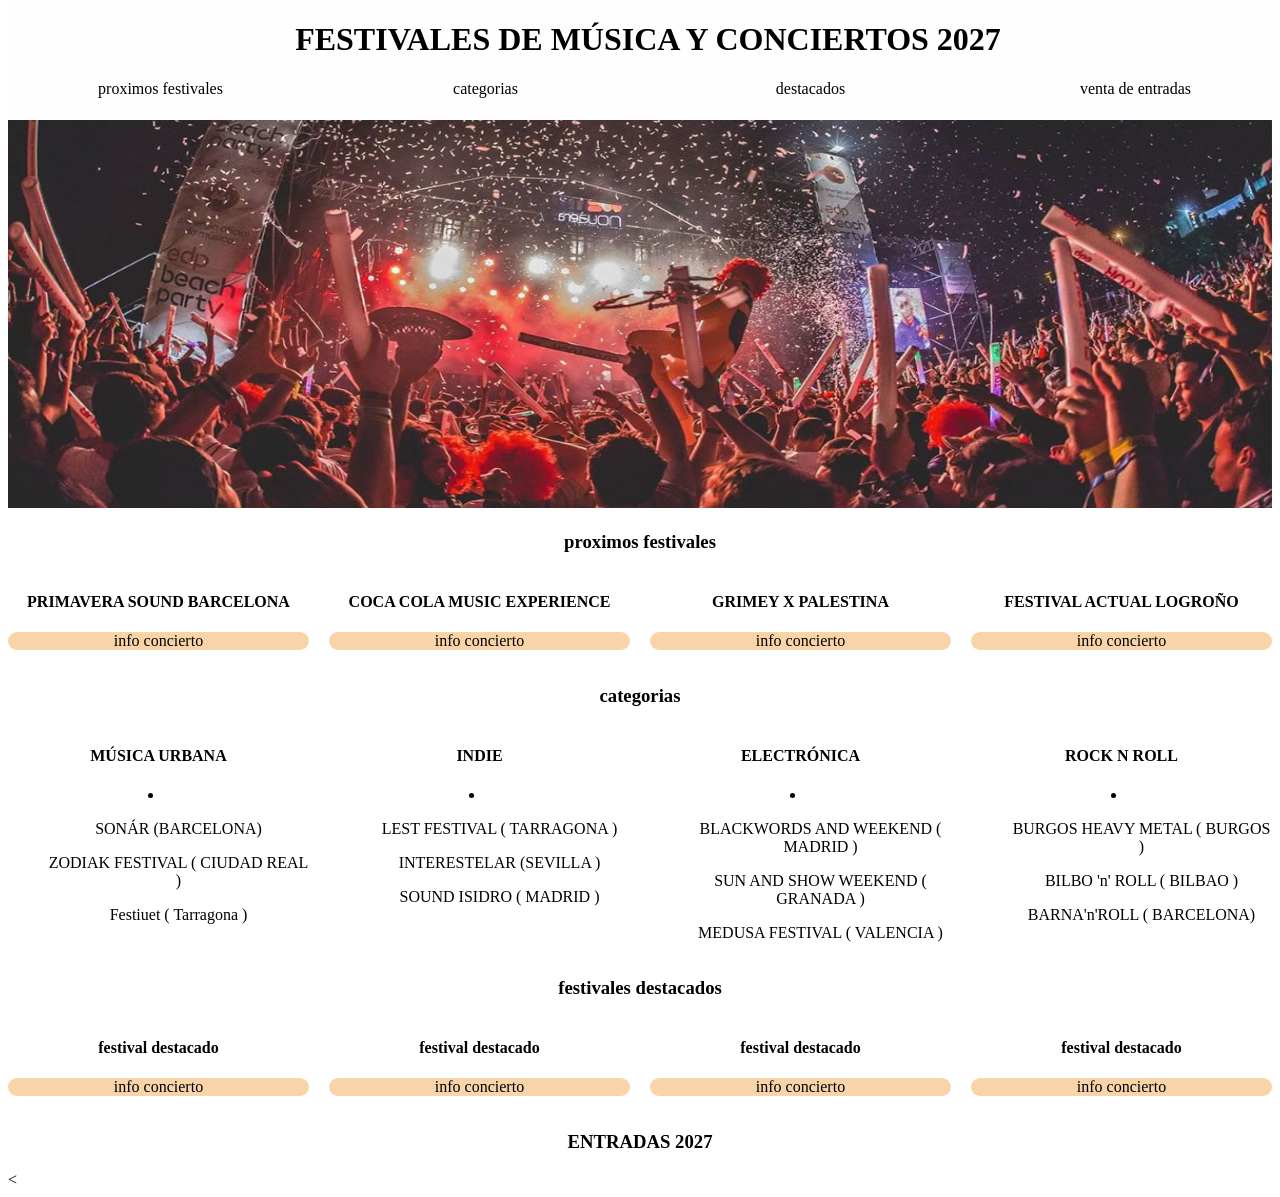
==== index.html @ fd168314 "primera subida estructura principal" ====
<!DOCTYPE html>
<html lang="en">
<head>
    <meta charset="UTF-8">
    <meta name="viewport" content="width=device-width, initial-scale=1.0">
    <title>Document</title>
    <link rel="stylesheet" href="styles.css">
</head>

<body>

    
    <!-- CABECERA DEL CUERPO -->

    <header>
        <h1 class="titulo">FESTIVALES DE MÚSICA  Y CONCIERTOS 2027 </h1>



        <nav class ="cajas_de_contenido" >
            <a href="#proximos_festivales">proximos festivales </a>
            <a href="#categorias">categorias</a>
            <a href="#destacados">destacados</a>
            <a href="#compra_entradas">venta de entradas</a>
        </nav>
    </header>



        <!-- EL MAIN EL CUERPO PRINCIPAL DONDE PONDRÉ LAS CAJAS -->
        <main>
            
               <img src="header_foto2.jpg">
            <!-- SECCION DE PROXIMO FESTIVALES  -->
        <section id = "proximos_festivales">
            

            <!-- TITULO  DE LA SECCION DE PROXIMOS FESTIVALES-->
            <h3 class="titulo">proximos festivales</h3>

            <!-- AQUI METEREMOS LA CAJA DONDE METEREMOS CADA TARJETA DE CONCIERTO-->             
            <div class="cajas_de_contenido">
                <!-- CLASIFICAREMOS CADA CONCIERTO EN UNA ESTRUCTURA TITULO/INFO-->
                 <div class="caja_de_contenido">
                    <h4 class="titulo">PRIMAVERA SOUND BARCELONA</h4>
                    <p>info concierto</p>
                    
                 </div>
               
                 <div class="caja_de_contenido">
                    <h4 class="titulo"> COCA COLA MUSIC EXPERIENCE </h4>
                    <p> info concierto</p>
                 </div>

                 <div class="caja_de_contenido">
                    <h4 class="titulo"> GRIMEY X PALESTINA</h4>
                    <p> info concierto</p>
                 </div>

                 <div class="caja_de_contenido">
                    <h4 class="titulo"> FESTIVAL ACTUAL LOGROÑO</h4>
                    <p> info concierto</p>
                 </div>
            </div>
        </section>


         <!-- SECCIÓN DE CLASIFICACIÓN POR CATEGORIA  -->
        <section id = "categorias">
            

            <!-- TITULO  DE LA SECCION DE PROXIMOS FESTIVALES-->
            <h3 class="titulo">categorias</h3>

            <!-- AQUI METEREMOS LA CAJA DONDE METEREMOS CADA TARJETA DE CONCIERTO-->             
            <div class="cajas_de_contenido">
                <!-- CLASIFICAREMOS CADA Categoria EN UNA ESTRUCTURA TITULO/listado-->
                 <div class="caja_de_contenido">
                    <h4 class="titulo"> MÚSICA URBANA </h4>
                    <li>
                        <ul>SONÁR (BARCELONA)</ul>
                        <ul>ZODIAK FESTIVAL ( CIUDAD REAL )</ul>
                        <ul>Festiuet ( Tarragona ) </ul>
                    </li>
                 </div>
               

                  <div class="caja_de_contenido">
                    <h4 class="titulo"> INDIE </h4>
                    <li>
                        <ul> LEST FESTIVAL ( TARRAGONA ) </ul>
                        <ul> INTERESTELAR  (SEVILLA ) </ul>
                        <ul> SOUND ISIDRO ( MADRID ) </ul>
                    </li>
                 </div>

                  <div class="caja_de_contenido">
                    <h4 class="titulo"> ELECTRÓNICA  </h4>
                    <li>
                        <ul>BLACKWORDS AND WEEKEND ( MADRID ) </ul>
                        <ul> SUN AND SHOW  WEEKEND  ( GRANADA ) </ul>
                        <ul>  MEDUSA FESTIVAL  ( VALENCIA ) </ul>
                    </li>
                 </div>


                  <div class="caja_de_contenido">
                    <h4 class="titulo"> ROCK N ROLL  </h4>
                    <li>
                        <ul> BURGOS HEAVY METAL ( BURGOS ) </ul>
                        <ul> BILBO 'n' ROLL  ( BILBAO ) </ul>
                        <ul> BARNA'n'ROLL ( BARCELONA) </ul>
                    </li>
                 </div>
            </div>
        </section>



         <!-- SECCION DE PROXIMO FESTIVALES  -->
        <section id = "festivales_destacados">
            

            <!-- TITULO  DE LA SECCION DE PROXIMOS FESTIVALES-->
            <h3 class="titulo">festivales destacados</h3>

            <!-- AQUI METEREMOS LA CAJA DONDE METEREMOS CADA TARJETA DE CONCIERTO-->             
            <div class="cajas_de_contenido">
                <!-- CLASIFICAREMOS CADA CONCIERTO EN UNA ESTRUCTURA TITULO/INFO-->
                 <div class="caja_de_contenido">
                    <h4 class="titulo"> festival destacado</h4>
                    <p> info concierto</p>
                 </div>
               
                 <div class="caja_de_contenido">
                    <h4 class="titulo"> festival destacado</h4>
                    <p> info concierto</p>
                 </div>

                 <div class="caja_de_contenido">
                    <h4 class="titulo"> festival destacado</h4>
                    <p> info concierto</p>
                 </div>

                 <div class="caja_de_contenido">
                    <h4 class="titulo"> festival destacado</h4>
                    <p> info concierto</p>
                 </div>
            </div>
        </section>

         <!-- SECCION DE COMPRA DE ENTRADAS  -->
        <section id = "compra_entradas">
            

            <!-- TITULO  DE LA SECCION DE PROXIMOS FESTIVALES-->
            <h3 class="titulo">ENTRADAS 2027</h3>
            <div id="texto_entradas">
                <
            </div>
            

                       
            
        </section>



        
    </main>
</body>
</html>
---- styles.css ----
.titulo{
    text-align: center;
}

.cajas_de_contenido{
    display:grid;
    grid-template-columns: 1fr 1fr 1fr 1fr;
    gap:20px;
    text-align: center;
}

.cajas_de_contenido  p {
    background-color:rgb(250, 212, 169);
    border-radius: 10px;
}



.cajas_de_contenido ul {
    background-color:white;
    border-radius: 10px;

}


main{

    background-color: white;
}


header{
    background-color: rgb(255, 254, 254);
    height: 120px;
    width: 100%;
    position:fixed;
    top:0;

    
}

header a{
    text-decoration: none;
    color: black;
}

img{
    width: 100%;
    height: 500px;
    
}
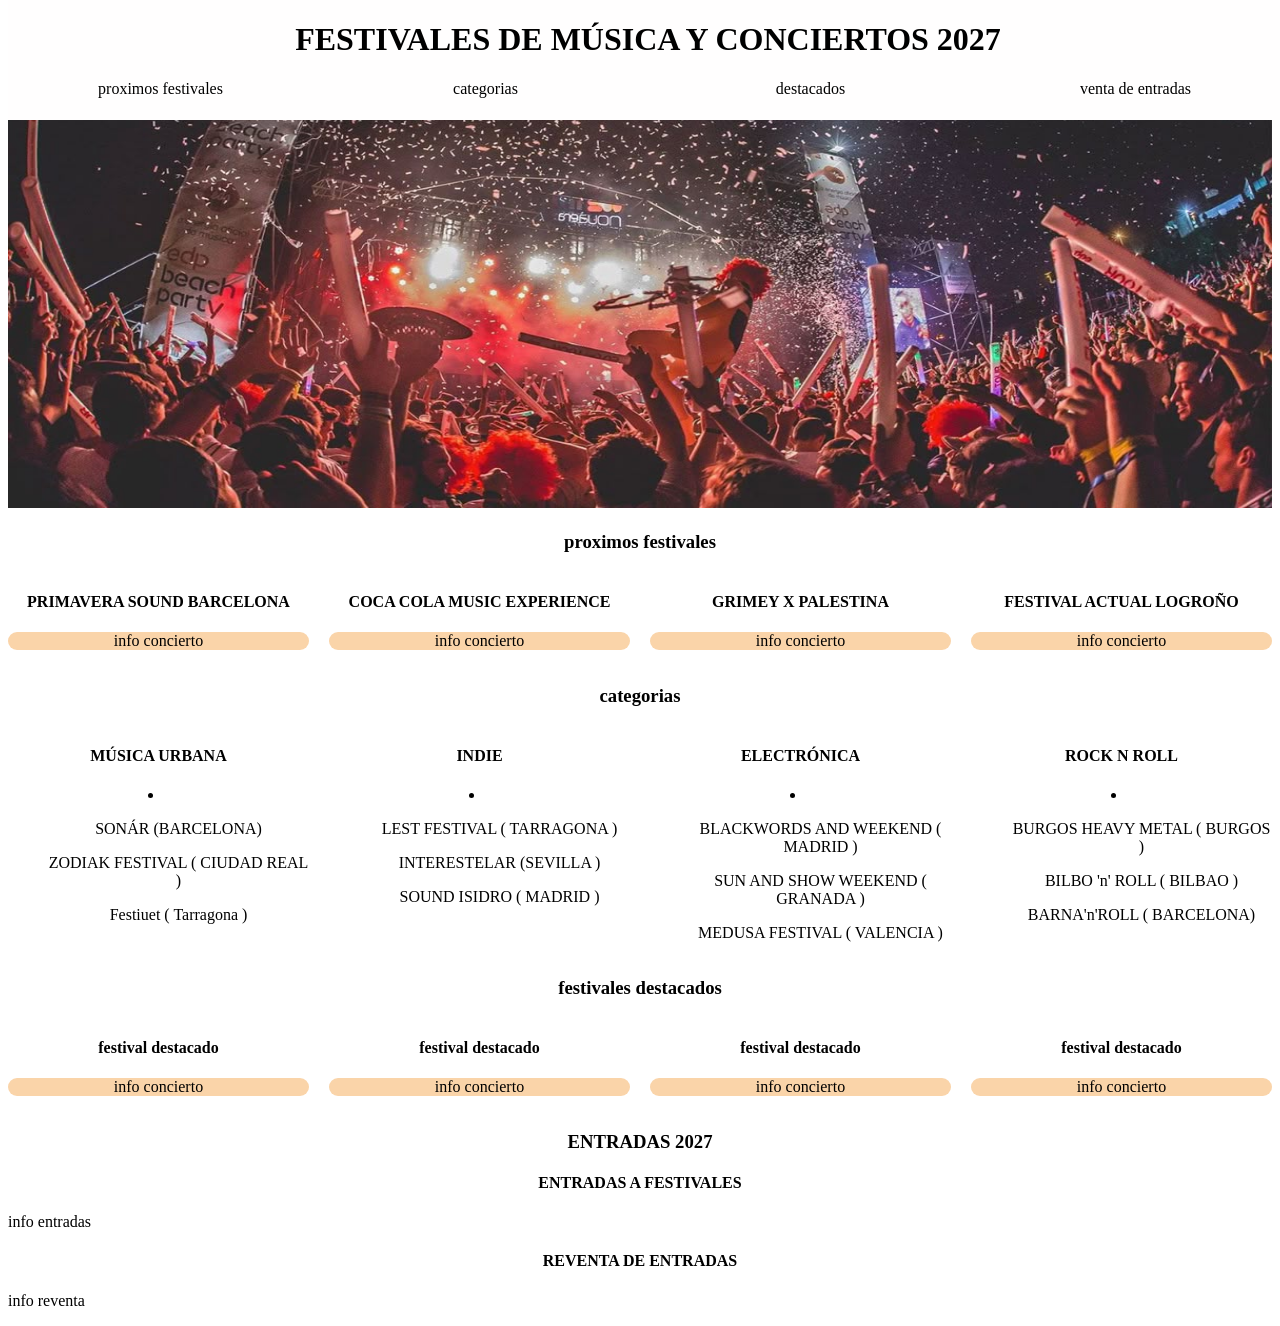
==== commit d52dc52a: "agregada info a tickets" ====
--- a/index.html
+++ b/index.html
@@ -155,9 +155,14 @@
 
             <!-- TITULO  DE LA SECCION DE PROXIMOS FESTIVALES-->
             <h3 class="titulo">ENTRADAS 2027</h3>
-            <div id="texto_entradas">
-                <
-            </div>
+            <div class="caja_de_contenido">
+                    <h4 class="titulo"> ENTRADAS A FESTIVALES</h4>
+                    <p> info entradas</p>
+                 </div>
+             <div class="caja_de_contenido">
+                    <h4 class="titulo"> REVENTA DE ENTRADAS</h4>
+                    <p> info reventa</p>
+                 </div>     
             
 
                        
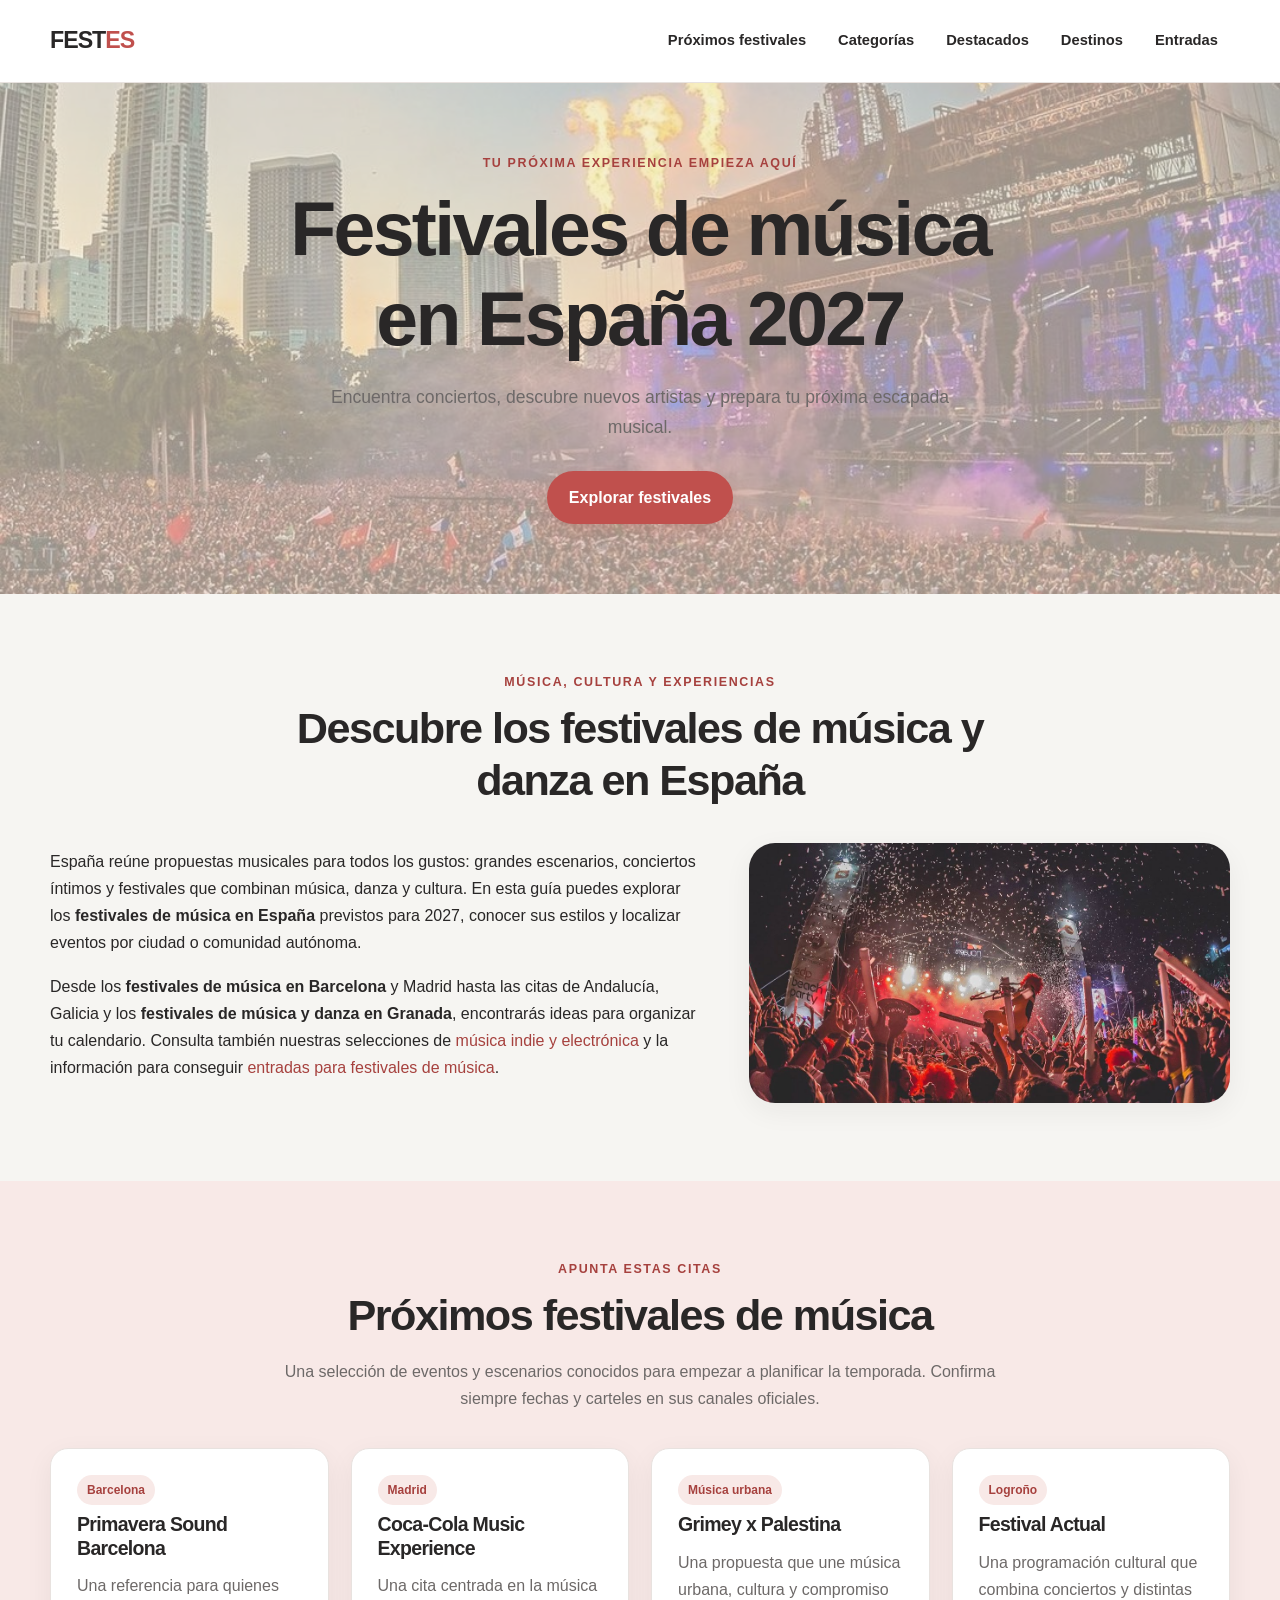
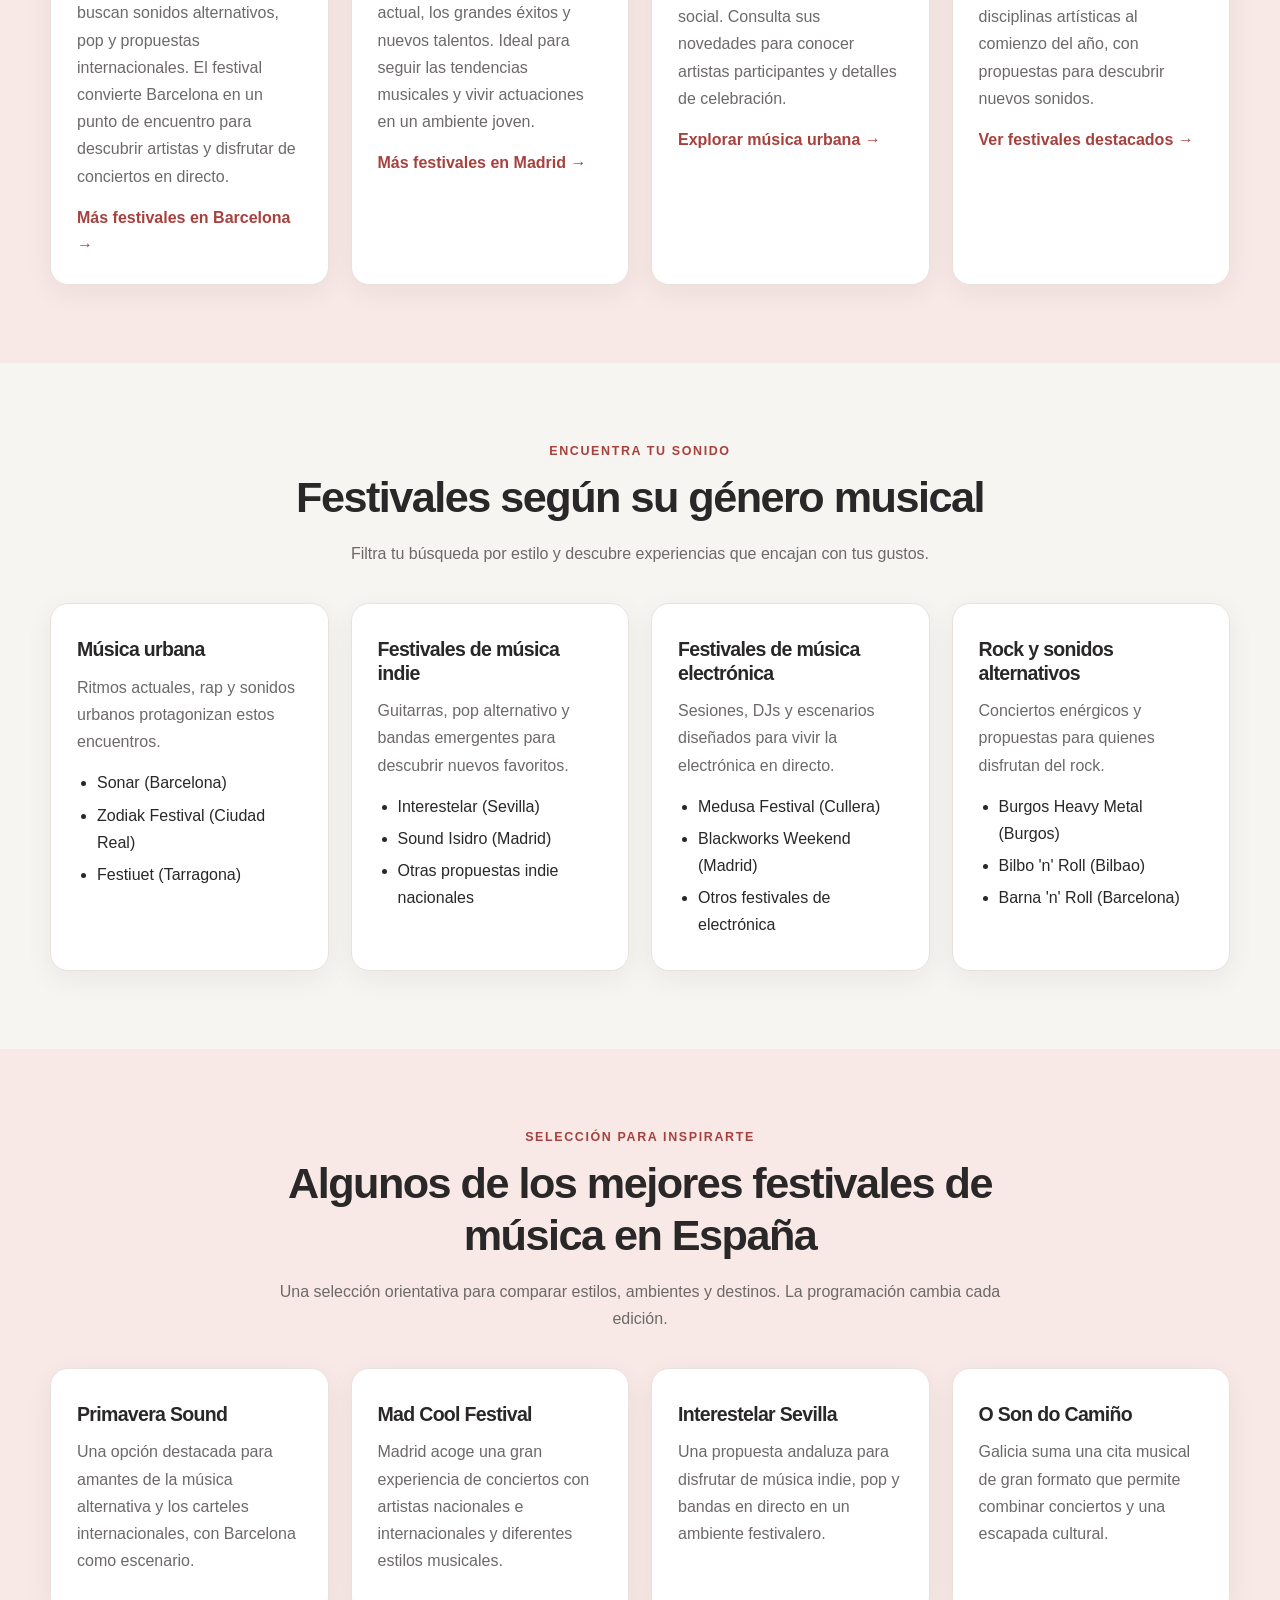
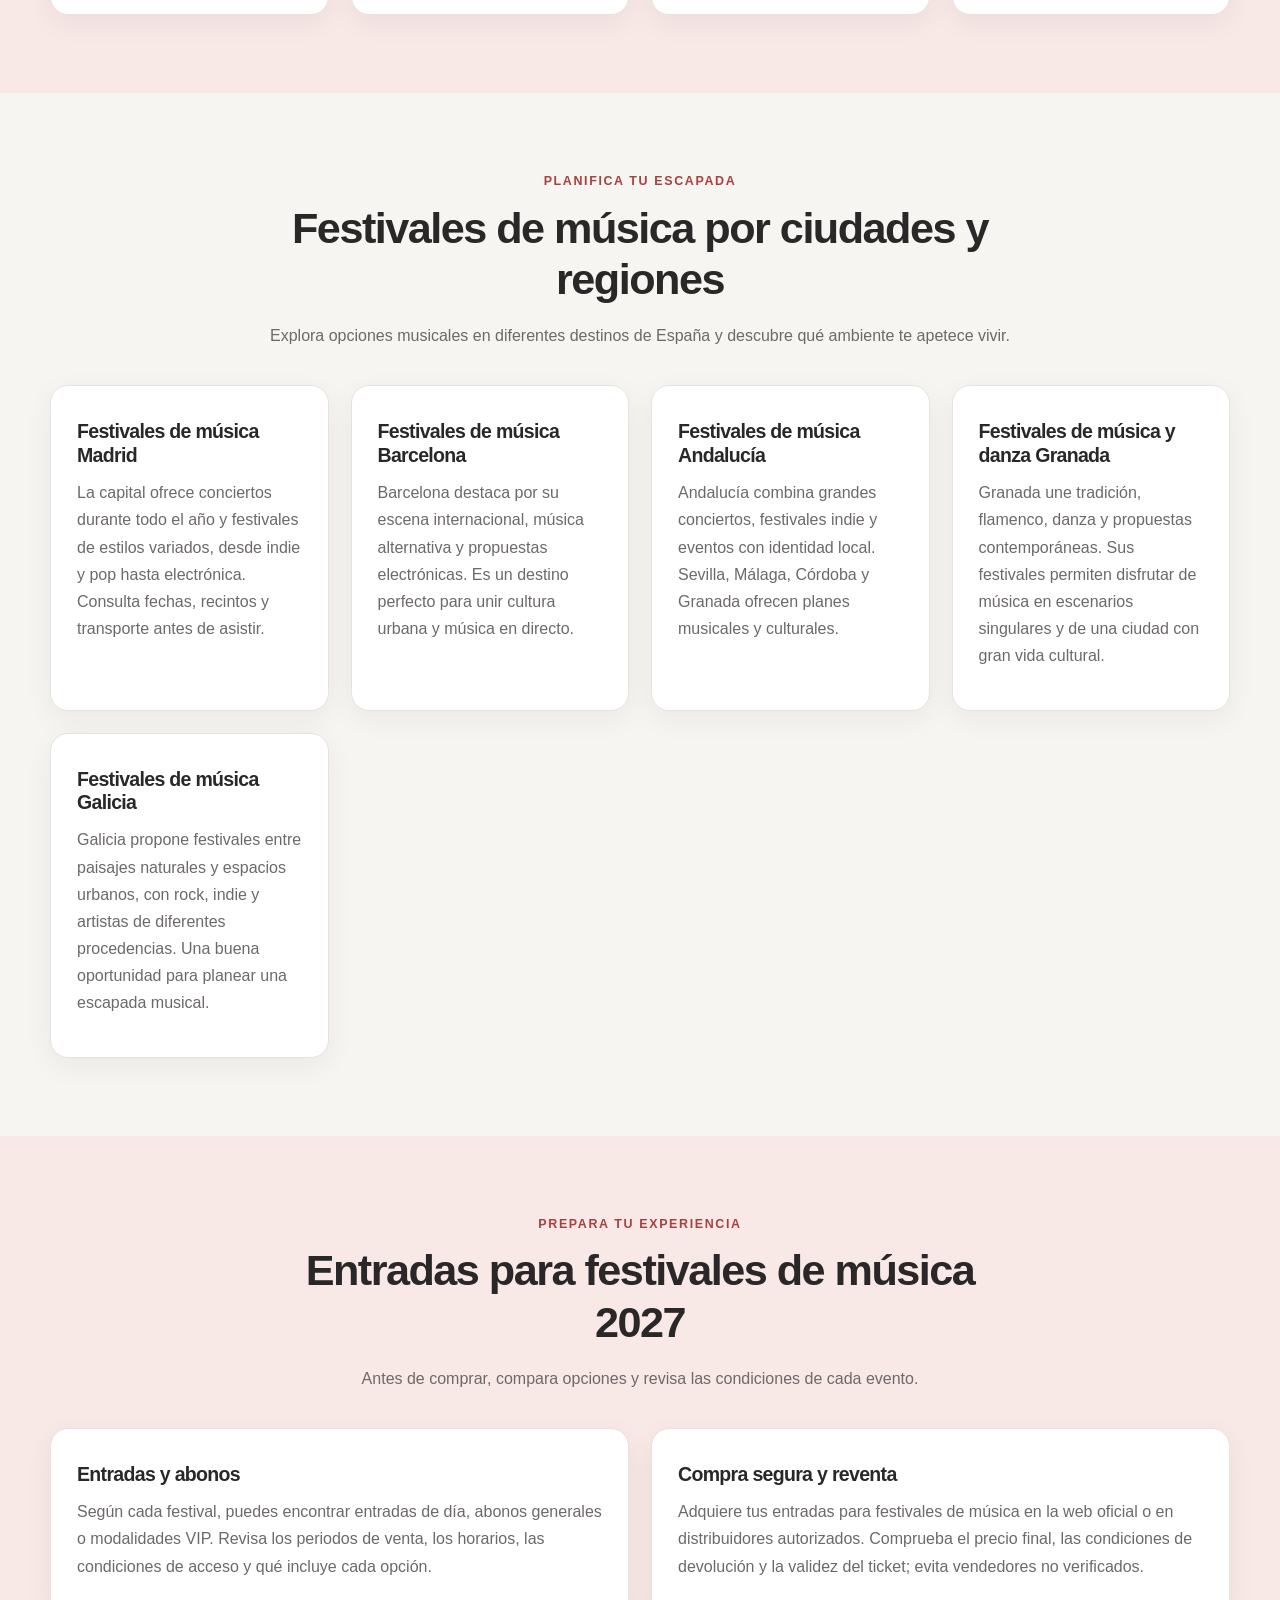
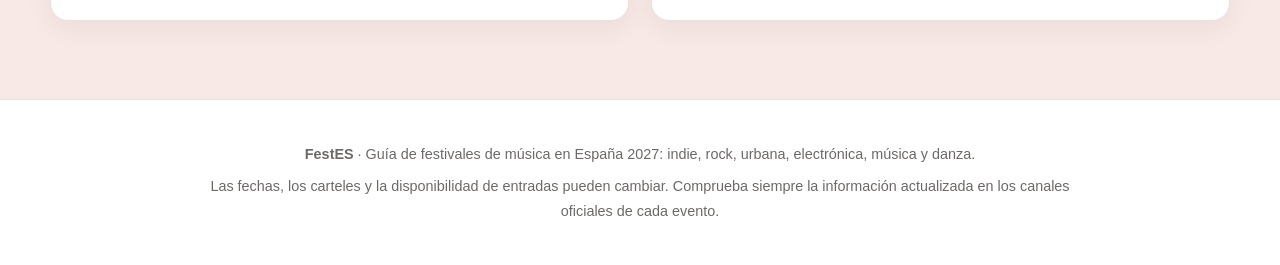
==== commit 698884d5: "Rename festival_optimizado_seo.html to index.html Cambio el nombre original y super guay a index.htm" ====
--- a/index.html
+++ b/index.html
@@ -1,179 +1,223 @@
 <!DOCTYPE html>
-<html lang="en">
+<html lang="es">
 <head>
     <meta charset="UTF-8">
     <meta name="viewport" content="width=device-width, initial-scale=1.0">
-    <title>Document</title>
+
+    <title>Festivales de música en España 2027 | Guía por ciudades</title>
+    <meta name="description" content="Descubre festivales de música en España en 2027: Barcelona, Madrid, Andalucía, Galicia y Granada. Explora música indie, electrónica, danza y entradas.">
+    <meta name="robots" content="index, follow">
     <link rel="stylesheet" href="styles.css">
 </head>
 
 <body>
-
-    
-    <!-- CABECERA DEL CUERPO -->
-
-    <header>
-        <h1 class="titulo">FESTIVALES DE MÚSICA  Y CONCIERTOS 2027 </h1>
-
-
-
-        <nav class ="cajas_de_contenido" >
-            <a href="#proximos_festivales">proximos festivales </a>
-            <a href="#categorias">categorias</a>
-            <a href="#destacados">destacados</a>
-            <a href="#compra_entradas">venta de entradas</a>
-        </nav>
+    <!-- CABECERA Y MENÚ DE NAVEGACIÓN -->
+    <header class="site-header">
+        <div class="header-inner">
+            <a class="brand" href="#inicio" aria-label="Inicio - Festivales en España">FEST<span>ES</span></a>
+            <nav class="cajas_de_contenido" aria-label="Navegación principal">
+                <a href="#proximos_festivales" title="Consultar próximos festivales">Próximos festivales</a>
+                <a href="#categorias" title="Explorar festivales por género">Categorías</a>
+                <a href="#festivales_destacados" title="Descubrir festivales destacados">Destacados</a>
+                <a href="#destinos" title="Explorar festivales por ciudades y regiones">Destinos</a>
+                <a href="#compra_entradas" title="Consultar entradas y abonos">Entradas</a>
+            </nav>
+        </div>
     </header>
 
-
-
-        <!-- EL MAIN EL CUERPO PRINCIPAL DONDE PONDRÉ LAS CAJAS -->
-        <main>
-            
-               <img src="header_foto2.jpg">
-            <!-- SECCION DE PROXIMO FESTIVALES  -->
-        <section id = "proximos_festivales">
-            
-
-            <!-- TITULO  DE LA SECCION DE PROXIMOS FESTIVALES-->
-            <h3 class="titulo">proximos festivales</h3>
-
-            <!-- AQUI METEREMOS LA CAJA DONDE METEREMOS CADA TARJETA DE CONCIERTO-->             
-            <div class="cajas_de_contenido">
-                <!-- CLASIFICAREMOS CADA CONCIERTO EN UNA ESTRUCTURA TITULO/INFO-->
-                 <div class="caja_de_contenido">
-                    <h4 class="titulo">PRIMAVERA SOUND BARCELONA</h4>
-                    <p>info concierto</p>
-                    
-                 </div>
-               
-                 <div class="caja_de_contenido">
-                    <h4 class="titulo"> COCA COLA MUSIC EXPERIENCE </h4>
-                    <p> info concierto</p>
-                 </div>
-
-                 <div class="caja_de_contenido">
-                    <h4 class="titulo"> GRIMEY X PALESTINA</h4>
-                    <p> info concierto</p>
-                 </div>
-
-                 <div class="caja_de_contenido">
-                    <h4 class="titulo"> FESTIVAL ACTUAL LOGROÑO</h4>
-                    <p> info concierto</p>
-                 </div>
-            </div>
-        </section>
-
-
-         <!-- SECCIÓN DE CLASIFICACIÓN POR CATEGORIA  -->
-        <section id = "categorias">
-            
-
-            <!-- TITULO  DE LA SECCION DE PROXIMOS FESTIVALES-->
-            <h3 class="titulo">categorias</h3>
-
-            <!-- AQUI METEREMOS LA CAJA DONDE METEREMOS CADA TARJETA DE CONCIERTO-->             
-            <div class="cajas_de_contenido">
-                <!-- CLASIFICAREMOS CADA Categoria EN UNA ESTRUCTURA TITULO/listado-->
-                 <div class="caja_de_contenido">
-                    <h4 class="titulo"> MÚSICA URBANA </h4>
-                    <li>
-                        <ul>SONÁR (BARCELONA)</ul>
-                        <ul>ZODIAK FESTIVAL ( CIUDAD REAL )</ul>
-                        <ul>Festiuet ( Tarragona ) </ul>
-                    </li>
-                 </div>
-               
-
-                  <div class="caja_de_contenido">
-                    <h4 class="titulo"> INDIE </h4>
-                    <li>
-                        <ul> LEST FESTIVAL ( TARRAGONA ) </ul>
-                        <ul> INTERESTELAR  (SEVILLA ) </ul>
-                        <ul> SOUND ISIDRO ( MADRID ) </ul>
-                    </li>
-                 </div>
-
-                  <div class="caja_de_contenido">
-                    <h4 class="titulo"> ELECTRÓNICA  </h4>
-                    <li>
-                        <ul>BLACKWORDS AND WEEKEND ( MADRID ) </ul>
-                        <ul> SUN AND SHOW  WEEKEND  ( GRANADA ) </ul>
-                        <ul>  MEDUSA FESTIVAL  ( VALENCIA ) </ul>
-                    </li>
-                 </div>
-
-
-                  <div class="caja_de_contenido">
-                    <h4 class="titulo"> ROCK N ROLL  </h4>
-                    <li>
-                        <ul> BURGOS HEAVY METAL ( BURGOS ) </ul>
-                        <ul> BILBO 'n' ROLL  ( BILBAO ) </ul>
-                        <ul> BARNA'n'ROLL ( BARCELONA) </ul>
-                    </li>
-                 </div>
-            </div>
-        </section>
-
-
-
-         <!-- SECCION DE PROXIMO FESTIVALES  -->
-        <section id = "festivales_destacados">
-            
-
-            <!-- TITULO  DE LA SECCION DE PROXIMOS FESTIVALES-->
-            <h3 class="titulo">festivales destacados</h3>
-
-            <!-- AQUI METEREMOS LA CAJA DONDE METEREMOS CADA TARJETA DE CONCIERTO-->             
-            <div class="cajas_de_contenido">
-                <!-- CLASIFICAREMOS CADA CONCIERTO EN UNA ESTRUCTURA TITULO/INFO-->
-                 <div class="caja_de_contenido">
-                    <h4 class="titulo"> festival destacado</h4>
-                    <p> info concierto</p>
-                 </div>
-               
-                 <div class="caja_de_contenido">
-                    <h4 class="titulo"> festival destacado</h4>
-                    <p> info concierto</p>
-                 </div>
-
-                 <div class="caja_de_contenido">
-                    <h4 class="titulo"> festival destacado</h4>
-                    <p> info concierto</p>
-                 </div>
-
-                 <div class="caja_de_contenido">
-                    <h4 class="titulo"> festival destacado</h4>
-                    <p> info concierto</p>
-                 </div>
-            </div>
-        </section>
-
-         <!-- SECCION DE COMPRA DE ENTRADAS  -->
-        <section id = "compra_entradas">
-            
-
-            <!-- TITULO  DE LA SECCION DE PROXIMOS FESTIVALES-->
-            <h3 class="titulo">ENTRADAS 2027</h3>
-            <div class="caja_de_contenido">
-                    <h4 class="titulo"> ENTRADAS A FESTIVALES</h4>
-                    <p> info entradas</p>
-                 </div>
-             <div class="caja_de_contenido">
-                    <h4 class="titulo"> REVENTA DE ENTRADAS</h4>
-                    <p> info reventa</p>
-                 </div>     
-            
-
-                       
-            
-        </section>
-
-
-
-        
+    <!-- CONTENIDO PRINCIPAL -->
+    <main id="main">
+        <section id="inicio" class="hero" aria-labelledby="titulo-principal">
+            <img id="foto_arriba" src="header_foto.jpg"
+                 alt="Público disfrutando de un festival de música en directo al aire libre"
+                 title="Festivales de música en España 2027">
+            <div class="hero-content">
+                <p class="eyebrow">Tu próxima experiencia empieza aquí</p>
+                <h1 id="titulo-principal" class="titulo">Festivales de música en España 2027</h1>
+                <p>Encuentra conciertos, descubre nuevos artistas y prepara tu próxima escapada musical.</p>
+                <a class="button button-primary" href="#proximos_festivales">Explorar festivales</a>
+            </div>
+        </section>
+
+        <!-- INTRODUCCIÓN -->
+        <section id="introduccion" class="introduccion section">
+            <div class="section-heading">
+                <p class="eyebrow">Música, cultura y experiencias</p>
+                <h2>Descubre los festivales de música y danza en España</h2>
+            </div>
+            <div class="caja_introduccion">
+                <div>
+                    <p>España reúne propuestas musicales para todos los gustos: grandes escenarios, conciertos íntimos y festivales que combinan música, danza y cultura. En esta guía puedes explorar los <strong>festivales de música en España</strong> previstos para 2027, conocer sus estilos y localizar eventos por ciudad o comunidad autónoma.</p>
+                    <p>Desde los <strong>festivales de música en Barcelona</strong> y Madrid hasta las citas de Andalucía, Galicia y los <strong>festivales de música y danza en Granada</strong>, encontrarás ideas para organizar tu calendario. Consulta también nuestras selecciones de <a href="#categorias">música indie y electrónica</a> y la información para conseguir <a href="#compra_entradas">entradas para festivales de música</a>.</p>
+                </div>
+                <img src="intro_foto.jpg" alt="Ambiente de un festival con música y público" loading="lazy">
+            </div>
+        </section>
+
+        <!-- PRÓXIMOS FESTIVALES -->
+        <section id="proximos_festivales" class="section section-soft">
+            <div class="section-heading">
+                <p class="eyebrow">Apunta estas citas</p>
+                <h2>Próximos festivales de música</h2>
+                <p>Una selección de eventos y escenarios conocidos para empezar a planificar la temporada. Confirma siempre fechas y carteles en sus canales oficiales.</p>
+            </div>
+            <div class="cajas_de_contenido">
+                <article class="caja_de_contenido">
+                    <span class="card-tag">Barcelona</span>
+                    <h3>Primavera Sound Barcelona</h3>
+                    <p>Una referencia para quienes buscan sonidos alternativos, pop y propuestas internacionales. El festival convierte Barcelona en un punto de encuentro para descubrir artistas y disfrutar de conciertos en directo.</p>
+                    <a href="#destinos">Más festivales en Barcelona →</a>
+                </article>
+                <article class="caja_de_contenido">
+                    <span class="card-tag">Madrid</span>
+                    <h3>Coca-Cola Music Experience</h3>
+                    <p>Una cita centrada en la música actual, los grandes éxitos y nuevos talentos. Ideal para seguir las tendencias musicales y vivir actuaciones en un ambiente joven.</p>
+                    <a href="#destinos">Más festivales en Madrid →</a>
+                </article>
+                <article class="caja_de_contenido">
+                    <span class="card-tag">Música urbana</span>
+                    <h3>Grimey x Palestina</h3>
+                    <p>Una propuesta que une música urbana, cultura y compromiso social. Consulta sus novedades para conocer artistas participantes y detalles de celebración.</p>
+                    <a href="#categorias">Explorar música urbana →</a>
+                </article>
+                <article class="caja_de_contenido">
+                    <span class="card-tag">Logroño</span>
+                    <h3>Festival Actual</h3>
+                    <p>Una programación cultural que combina conciertos y distintas disciplinas artísticas al comienzo del año, con propuestas para descubrir nuevos sonidos.</p>
+                    <a href="#festivales_destacados">Ver festivales destacados →</a>
+                </article>
+            </div>
+        </section>
+
+        <!-- CATEGORÍAS MUSICALES -->
+        <section id="categorias" class="section">
+            <div class="section-heading">
+                <p class="eyebrow">Encuentra tu sonido</p>
+                <h2>Festivales según su género musical</h2>
+                <p>Filtra tu búsqueda por estilo y descubre experiencias que encajan con tus gustos.</p>
+            </div>
+            <div class="cajas_de_contenido">
+                <article class="caja_de_contenido">
+                    <h3>Música urbana</h3>
+                    <p>Ritmos actuales, rap y sonidos urbanos protagonizan estos encuentros.</p>
+                    <ul>
+                        <li>Sonar (Barcelona)</li>
+                        <li>Zodiak Festival (Ciudad Real)</li>
+                        <li>Festiuet (Tarragona)</li>
+                    </ul>
+                </article>
+                <article class="caja_de_contenido">
+                    <h3>Festivales de música indie</h3>
+                    <p>Guitarras, pop alternativo y bandas emergentes para descubrir nuevos favoritos.</p>
+                    <ul>
+                        <li>Interestelar (Sevilla)</li>
+                        <li>Sound Isidro (Madrid)</li>
+                        <li>Otras propuestas indie nacionales</li>
+                    </ul>
+                </article>
+                <article class="caja_de_contenido">
+                    <h3>Festivales de música electrónica</h3>
+                    <p>Sesiones, DJs y escenarios diseñados para vivir la electrónica en directo.</p>
+                    <ul>
+                        <li>Medusa Festival (Cullera)</li>
+                        <li>Blackworks Weekend (Madrid)</li>
+                        <li>Otros festivales de electrónica</li>
+                    </ul>
+                </article>
+                <article class="caja_de_contenido">
+                    <h3>Rock y sonidos alternativos</h3>
+                    <p>Conciertos enérgicos y propuestas para quienes disfrutan del rock.</p>
+                    <ul>
+                        <li>Burgos Heavy Metal (Burgos)</li>
+                        <li>Bilbo 'n' Roll (Bilbao)</li>
+                        <li>Barna 'n' Roll (Barcelona)</li>
+                    </ul>
+                </article>
+            </div>
+        </section>
+
+        <!-- FESTIVALES DESTACADOS -->
+        <section id="festivales_destacados" class="section section-soft">
+            <div class="section-heading">
+                <p class="eyebrow">Selección para inspirarte</p>
+                <h2>Algunos de los mejores festivales de música en España</h2>
+                <p>Una selección orientativa para comparar estilos, ambientes y destinos. La programación cambia cada edición.</p>
+            </div>
+            <div class="cajas_de_contenido">
+                <article class="caja_de_contenido">
+                    <h3>Primavera Sound</h3>
+                    <p>Una opción destacada para amantes de la música alternativa y los carteles internacionales, con Barcelona como escenario.</p>
+                </article>
+                <article class="caja_de_contenido">
+                    <h3>Mad Cool Festival</h3>
+                    <p>Madrid acoge una gran experiencia de conciertos con artistas nacionales e internacionales y diferentes estilos musicales.</p>
+                </article>
+                <article class="caja_de_contenido">
+                    <h3>Interestelar Sevilla</h3>
+                    <p>Una propuesta andaluza para disfrutar de música indie, pop y bandas en directo en un ambiente festivalero.</p>
+                </article>
+                <article class="caja_de_contenido">
+                    <h3>O Son do Camiño</h3>
+                    <p>Galicia suma una cita musical de gran formato que permite combinar conciertos y una escapada cultural.</p>
+                </article>
+            </div>
+        </section>
+
+        <!-- FESTIVALES POR DESTINO -->
+        <section id="destinos" class="section">
+            <div class="section-heading">
+                <p class="eyebrow">Planifica tu escapada</p>
+                <h2>Festivales de música por ciudades y regiones</h2>
+                <p>Explora opciones musicales en diferentes destinos de España y descubre qué ambiente te apetece vivir.</p>
+            </div>
+            <div class="cajas_de_contenido">
+                <article class="caja_de_contenido">
+                    <h3>Festivales de música Madrid</h3>
+                    <p>La capital ofrece conciertos durante todo el año y festivales de estilos variados, desde indie y pop hasta electrónica. Consulta fechas, recintos y transporte antes de asistir.</p>
+                </article>
+                <article class="caja_de_contenido">
+                    <h3>Festivales de música Barcelona</h3>
+                    <p>Barcelona destaca por su escena internacional, música alternativa y propuestas electrónicas. Es un destino perfecto para unir cultura urbana y música en directo.</p>
+                </article>
+                <article class="caja_de_contenido">
+                    <h3>Festivales de música Andalucía</h3>
+                    <p>Andalucía combina grandes conciertos, festivales indie y eventos con identidad local. Sevilla, Málaga, Córdoba y Granada ofrecen planes musicales y culturales.</p>
+                </article>
+                <article class="caja_de_contenido">
+                    <h3>Festivales de música y danza Granada</h3>
+                    <p>Granada une tradición, flamenco, danza y propuestas contemporáneas. Sus festivales permiten disfrutar de música en escenarios singulares y de una ciudad con gran vida cultural.</p>
+                </article>
+                <article class="caja_de_contenido">
+                    <h3>Festivales de música Galicia</h3>
+                    <p>Galicia propone festivales entre paisajes naturales y espacios urbanos, con rock, indie y artistas de diferentes procedencias. Una buena oportunidad para planear una escapada musical.</p>
+                </article>
+            </div>
+        </section>
+
+        <!-- INFORMACIÓN SOBRE ENTRADAS -->
+        <section id="compra_entradas" class="section section-soft">
+            <div class="section-heading">
+                <p class="eyebrow">Prepara tu experiencia</p>
+                <h2>Entradas para festivales de música 2027</h2>
+                <p>Antes de comprar, compara opciones y revisa las condiciones de cada evento.</p>
+            </div>
+            <div class="cajas_de_contenido entradas-grid">
+                <article class="caja_de_contenido">
+                    <h3>Entradas y abonos</h3>
+                    <p>Según cada festival, puedes encontrar entradas de día, abonos generales o modalidades VIP. Revisa los periodos de venta, los horarios, las condiciones de acceso y qué incluye cada opción.</p>
+                </article>
+                <article class="caja_de_contenido">
+                    <h3>Compra segura y reventa</h3>
+                    <p>Adquiere tus entradas para festivales de música en la web oficial o en distribuidores autorizados. Comprueba el precio final, las condiciones de devolución y la validez del ticket; evita vendedores no verificados.</p>
+                </article>
+            </div>
+        </section>
     </main>
+
+    <!-- PIE DE PÁGINA -->
+    <footer class="site-footer">
+        <p><strong>FestES</strong> · Guía de festivales de música en España 2027: indie, rock, urbana, electrónica, música y danza.</p>
+        <p>Las fechas, los carteles y la disponibilidad de entradas pueden cambiar. Comprueba siempre la información actualizada en los canales oficiales de cada evento.</p>
+    </footer>
 </body>
 </html>
-
-
--- a/styles.css
+++ b/styles.css
@@ -1,55 +1,357 @@
-.titulo{
+/* =========================
+   FESTES · SISTEMA DE DISEÑO
+   Cambia la paleta desde :root
+   ========================= */
+:root {
+    --color-primary: #c0504d;
+    --color-primary-dark: #a6413e;
+    --color-primary-soft: #f8e9e7;
+    --color-background: #f6f5f2;
+    --color-surface: #ffffff;
+    --color-text: #292727;
+    --color-muted: #6d6968;
+    --color-border: #e8e2df;
+    --color-highlight: #f3e8d9;
+
+    --font-main: "Inter", "Segoe UI", Arial, sans-serif;
+    --radius-small: 10px;
+    --radius-medium: 18px;
+    --radius-large: 26px;
+    --shadow-card: 0 8px 28px rgba(41, 39, 39, 0.06);
+    --container-width: 1180px;
+}
+
+/* Reset y base */
+* {
+    box-sizing: border-box;
+}
+
+html {
+    scroll-behavior: smooth;
+    scroll-padding-top: 105px;
+}
+
+body {
+    margin: 0;
+    color: var(--color-text);
+    background: var(--color-background);
+    font-family: var(--font-main);
+    line-height: 1.7;
+}
+
+img {
+    display: block;
+    max-width: 100%;
+}
+
+a {
+    color: var(--color-primary-dark);
+    text-decoration: none;
+
+}
+
+
+
+
+/* Cabecera */
+.site-header {
+    position: sticky;
+    top: 0;
+    z-index: 10;
+    background: rgba(255, 255, 255, 0.94);
+    border-bottom: 1px solid var(--color-border);
+    backdrop-filter: blur(12px);
+}
+
+.header-inner {
+    width: min(var(--container-width), calc(100% - 40px));
+    min-height: 82px;
+    margin: 0 auto;
+    display: flex;
+    align-items: center;
+    justify-content: space-between;
+    gap: 28px;
+}
+
+.brand {
+    color: var(--color-text);
+    font-size: 1.45rem;
+    font-weight: 850;
+    letter-spacing: -1px;
+}
+
+.brand span {
+    color: var(--color-primary);
+}
+
+.cajas_de_contenido {
+    display: grid;
+    grid-template-columns: repeat(4, minmax(0, 1fr));
+    gap: 22px;
+}
+
+nav.cajas_de_contenido {
+    display: flex;
+    flex-wrap: wrap;
+    justify-content: flex-end;
+    gap: 8px;
+}
+
+nav a {
+    padding: 9px 12px;
+    color: var(--color-text);
+    font-size: 0.92rem;
+    font-weight: 600;
+    border-radius: 999px;
+}
+
+nav a:hover {
+    color: var(--color-primary-dark);
+
+    text-decoration: none;
+}
+
+/* Hero */
+.hero {
+    position: relative;
+    min-height: 490px;
+    display: grid;
+    place-items: center;
+    overflow: hidden;
+    background: var(--color-highlight);
+}
+
+#foto_arriba {
+    position: absolute;
+    inset: 0;
+    width: 100%;
+    height: 100%;
+    object-fit: cover;
+    opacity: 0.38;
+}
+
+.hero-content {
+    position: relative;
+    width: min(850px, calc(100% - 40px));
+    padding: 70px 0;
     text-align: center;
 }
 
-.cajas_de_contenido{
-    display:grid;
-    grid-template-columns: 1fr 1fr 1fr 1fr;
-    gap:20px;
+.eyebrow {
+    margin: 0 0 10px;
+    color: var(--color-primary-dark);
+    font-size: 0.78rem;
+    font-weight: 800;
+    letter-spacing: 0.13em;
+    text-transform: uppercase;
+}
+
+.titulo,
+h1,
+h2,
+h3 {
+    line-height: 1.2;
+    letter-spacing: -0.035em;
+}
+
+.hero h1 {
+    max-width: 800px;
+    margin: 0 auto 18px;
+    font-size: clamp(2.4rem, 6vw, 4.7rem);
+}
+
+.hero-content > p:not(.eyebrow) {
+    max-width: 620px;
+    margin: 0 auto 28px;
+    color: var(--color-muted);
+    font-size: 1.1rem;
+}
+
+.button {
+    display: inline-flex;
+    align-items: center;
+    justify-content: center;
+    padding: 13px 22px;
+    border-radius: 999px;
+    font-weight: 700;
+}
+
+.button-primary {
+    color: var(--color-surface);
+    background: var(--color-primary);
+    box-shadow: 0 8px 20px rgba(192, 80, 77, 0.2);
+}
+
+.button-primary:hover {
+    color: var(--color-surface);
+    background: var(--color-primary-dark);
+    text-decoration: none;
+}
+
+/* Secciones */
+.section,
+.introduccion {
+    padding: 78px max(20px, calc((100% - var(--container-width)) / 2));
+}
+
+.section-soft {
+    background: var(--color-primary-soft);
+}
+
+.section-heading {
+    max-width: 760px;
+    margin: 0 auto 36px;
     text-align: center;
 }
 
-.cajas_de_contenido  p {
-    background-color:rgb(250, 212, 169);
-    border-radius: 10px;
-}
-
-
-
-.cajas_de_contenido ul {
-    background-color:white;
-    border-radius: 10px;
-
-}
-
-
-main{
-
-    background-color: white;
-}
-
-
-header{
-    background-color: rgb(255, 254, 254);
-    height: 120px;
+.section-heading h2,
+.introduccion h2 {
+    margin: 0 0 16px;
+    font-size: clamp(1.8rem, 3.5vw, 2.7rem);
+}
+
+.section-heading > p:not(.eyebrow) {
+    margin: 0;
+    color: var(--color-muted);
+}
+
+.caja_introduccion {
+    max-width: var(--container-width);
+    margin: 0 auto;
+    display: grid;
+    grid-template-columns: 1.15fr 0.85fr;
+    align-items: center;
+    gap: 48px;
+}
+
+.caja_introduccion p {
+    margin-top: 0;
+}
+
+.caja_introduccion img {
     width: 100%;
-    position:fixed;
-    top:0;
-
-    
-}
-
-header a{
-    text-decoration: none;
-    color: black;
-}
-
-img{
-    width: 100%;
-    height: 500px;
-    
-}
-
-
-
-
+    min-height: 260px;
+    max-height: 360px;
+    object-fit: cover;
+    border-radius: var(--radius-large);
+    box-shadow: var(--shadow-card);
+}
+
+/* Tarjetas */
+.caja_de_contenido {
+    min-width: 0;
+    padding: 26px;
+    background: var(--color-surface);
+    border: 1px solid var(--color-border);
+    border-radius: var(--radius-medium);
+    text-align: left;
+    box-shadow: var(--shadow-card);
+ 
+}
+
+
+
+.caja_de_contenido h3 {
+    margin: 8px 0 12px;
+    font-size: 1.22rem;
+}
+
+.caja_de_contenido p {
+    margin: 0 0 14px;
+    color: var(--color-muted);
+}
+
+.caja_de_contenido ul {
+    margin: 0;
+    padding-left: 20px;
+}
+
+.caja_de_contenido li {
+    margin: 5px 0;
+}
+
+.caja_de_contenido a {
+    font-weight: 700;
+}
+
+.card-tag {
+    display: inline-block;
+    padding: 5px 10px;
+    color: var(--color-primary-dark);
+    background: var(--color-primary-soft);
+    border-radius: 999px;
+    font-size: 0.75rem;
+    font-weight: 800;
+}
+
+/* Entradas */
+.entradas-grid {
+    grid-template-columns: repeat(2, minmax(0, 1fr));
+}
+
+/* Footer */
+.site-footer {
+    padding: 34px 20px;
+    color: var(--color-muted);
+    background: var(--color-surface);
+    border-top: 1px solid var(--color-border);
+    text-align: center;
+    font-size: 0.9rem;
+}
+
+.site-footer p {
+    max-width: 900px;
+    margin: 8px auto;
+}
+
+/* Responsive */
+@media (max-width: 1000px) {
+    .header-inner {
+        flex-direction: column;
+        justify-content: center;
+        padding: 15px 0;
+        gap: 8px;
+    }
+
+    nav.cajas_de_contenido {
+        justify-content: center;
+    }
+
+    .cajas_de_contenido {
+        grid-template-columns: repeat(2, minmax(0, 1fr));
+    }
+
+    .caja_introduccion {
+        gap: 28px;
+    }
+}
+
+@media (max-width: 650px) {
+    html {
+        scroll-padding-top: 150px;
+    }
+
+    .hero {
+        min-height: 410px;
+    }
+
+    .section,
+    .introduccion {
+        padding: 54px 20px;
+    }
+
+    .cajas_de_contenido,
+    .entradas-grid,
+    .caja_introduccion {
+        grid-template-columns: 1fr;
+    }
+
+    .caja_introduccion img {
+        min-height: 210px;
+    }
+
+    nav a {
+        padding: 7px 9px;
+        font-size: 0.82rem;
+    }
+}
